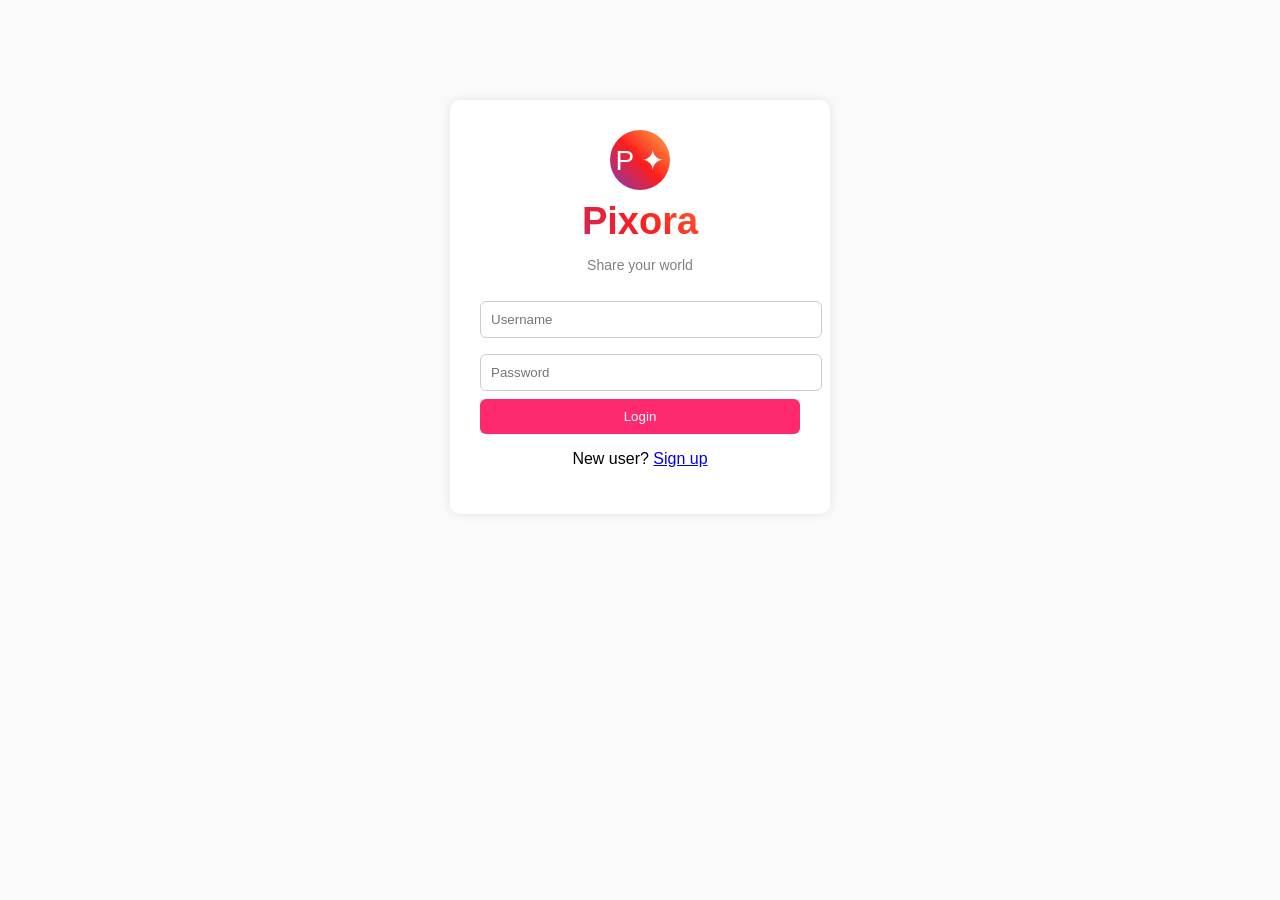
==== index.html @ 0a77e48c "Rename login.html to index.html" ====
<!DOCTYPE html>
<html>
<head>
<title>Pixora</title>
<link rel="stylesheet" href="style.css">
</head>

<body>

<div class="login-container">

<div class="logo">
<div class="icon">P ✦</div>
<h1>Pixora</h1>
<p>Share your world</p>
</div>

<input id="username" placeholder="Username">

<input id="password" type="password" placeholder="Password">

<button onclick="login()">Login</button>

<p class="signup">
New user? <a href="signup.html">Sign up</a>
</p>

</div>

<script src="app.js"></script>

</body>
</html>
---- style.css ----
body{
margin:0;
font-family:Arial, Helvetica, sans-serif;
background:#fafafa;
}

/* LOGIN */

.login-container{
width:320px;
margin:auto;
margin-top:100px;
text-align:center;
background:white;
padding:30px;
border-radius:10px;
box-shadow:0 0 10px rgba(0,0,0,0.1);
}

.logo{
margin-bottom:20px;
}

.icon{
font-size:28px;
background:linear-gradient(45deg,#833ab4,#fd1d1d,#fcb045);
color:white;
width:60px;
height:60px;
border-radius:50%;
display:flex;
align-items:center;
justify-content:center;
margin:auto;
}

.logo h1{
margin:10px 0 0 0;
font-size:38px;
background: linear-gradient(45deg,#833ab4,#fd1d1d,#fcb045);
-webkit-background-clip:text;
color:transparent;
}

.logo p{
color:gray;
font-size:14px;
}

/* INPUT */

input, textarea{
width:100%;
padding:10px;
margin:8px 0;
border:1px solid #ccc;
border-radius:6px;
}

/* BUTTON */

button{
background:#ff2a6d;
color:white;
border:none;
padding:10px;
width:100%;
border-radius:6px;
cursor:pointer;
}

button:hover{
background:#e6005c;
}

/* NAVBAR */

.navbar{
display:flex;
justify-content:space-between;
align-items:center;
padding:12px;
background:white;
border-bottom:1px solid #ddd;
}

/* FEED */

.feed{
max-width:400px;
margin:auto;
}

.post{
background:white;
margin:15px;
border-radius:10px;
box-shadow:0 0 5px rgba(0,0,0,0.1);
padding:10px;
}

.post img{
width:100%;
border-radius:10px;
}

/* PROFILE */

.stats{
display:flex;
justify-content:space-around;
margin-top:20px;
}

.stats h3{
margin:0;
}

/* BOTTOM NAV */

.bottom{
position:fixed;
bottom:0;
width:100%;
background:white;
display:flex;
justify-content:space-around;
padding:10px;
border-top:1px solid #ddd;
}

.bottom a{
text-decoration:none;
font-size:22px;
}

/* RED TICK */

.redtick{
background:red;
color:white;
border-radius:50%;
padding:2px 6px;
font-size:12px;
margin-left:5px;
}
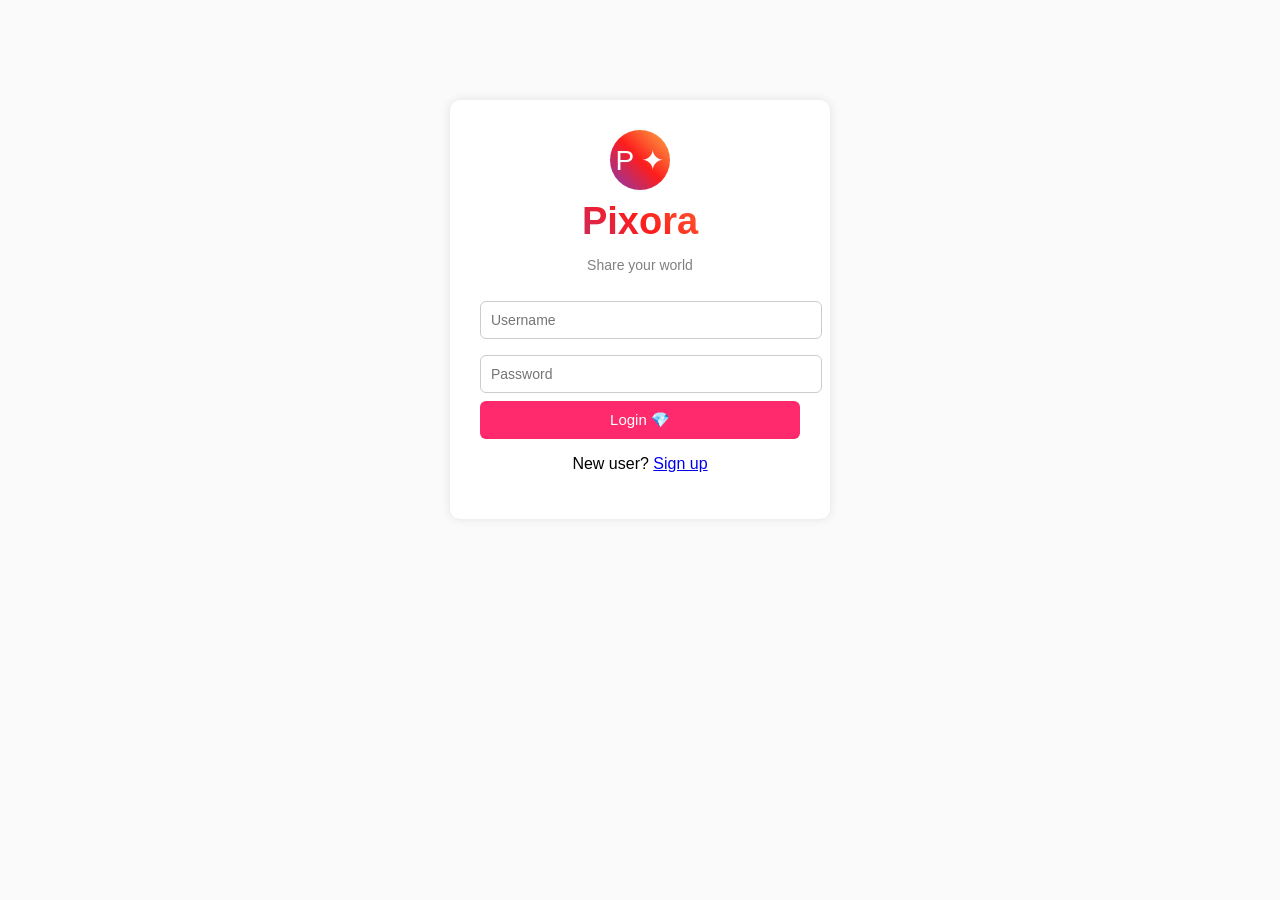
==== commit b2ff0e5e: "Update index.html" ====
--- a/index.html
+++ b/index.html
@@ -1,30 +1,28 @@
 <!DOCTYPE html>
 <html>
 <head>
-<title>Pixora</title>
-<link rel="stylesheet" href="style.css">
+    <title>Pixora - Login</title>
+    <meta name="viewport" content="width=device-width, initial-scale=1.0">
+    <link rel="stylesheet" href="style.css">
 </head>
 
 <body>
 
 <div class="login-container">
+    <div class="logo">
+        <div class="icon">P ✦</div>
+        <h1>Pixora</h1>
+        <p>Share your world</p>
+    </div>
 
-<div class="logo">
-<div class="icon">P ✦</div>
-<h1>Pixora</h1>
-<p>Share your world</p>
-</div>
+    <input id="username" placeholder="Username">
+    <input id="password" type="password" placeholder="Password">
 
-<input id="username" placeholder="Username">
+    <button onclick="login()">Login 💎</button>
 
-<input id="password" type="password" placeholder="Password">
-
-<button onclick="login()">Login</button>
-
-<p class="signup">
-New user? <a href="signup.html">Sign up</a>
-</p>
-
+    <p class="signup">
+        New user? <a href="signup.html">Sign up</a>
+    </p>
 </div>
 
 <script src="app.js"></script>
--- a/style.css
+++ b/style.css
@@ -1,10 +1,13 @@
+/* GLOBAL */
+
 body{
 margin:0;
 font-family:Arial, Helvetica, sans-serif;
 background:#fafafa;
 }
 
-/* LOGIN */
+
+/* LOGIN PAGE */
 
 .login-container{
 width:320px;
@@ -37,7 +40,7 @@
 .logo h1{
 margin:10px 0 0 0;
 font-size:38px;
-background: linear-gradient(45deg,#833ab4,#fd1d1d,#fcb045);
+background:linear-gradient(45deg,#833ab4,#fd1d1d,#fcb045);
 -webkit-background-clip:text;
 color:transparent;
 }
@@ -47,6 +50,7 @@
 font-size:14px;
 }
 
+
 /* INPUT */
 
 input, textarea{
@@ -55,7 +59,9 @@
 margin:8px 0;
 border:1px solid #ccc;
 border-radius:6px;
-}
+font-size:14px;
+}
+
 
 /* BUTTON */
 
@@ -67,11 +73,13 @@
 width:100%;
 border-radius:6px;
 cursor:pointer;
+font-size:15px;
 }
 
 button:hover{
 background:#e6005c;
 }
+
 
 /* NAVBAR */
 
@@ -82,13 +90,21 @@
 padding:12px;
 background:white;
 border-bottom:1px solid #ddd;
-}
+position:sticky;
+top:0;
+}
+
+.navbar h2{
+margin:0;
+}
+
 
 /* FEED */
 
 .feed{
 max-width:400px;
 margin:auto;
+padding-bottom:80px;
 }
 
 .post{
@@ -102,39 +118,61 @@
 .post img{
 width:100%;
 border-radius:10px;
-}
-
-/* PROFILE */
+margin-top:5px;
+}
+
+.post h4{
+margin:0;
+}
+
+.post p{
+font-size:14px;
+}
+
+
+/* PROFILE SECTION */
+
+.profile{
+text-align:center;
+margin-top:30px;
+}
+
+.profile img{
+width:120px;
+height:120px;
+border-radius:50%;
+object-fit:cover;
+border:3px solid #ff2a6d;
+}
+
+.profile input{
+margin-top:10px;
+border:none;
+}
+
+
+/* PROFILE STATS */
 
 .stats{
 display:flex;
 justify-content:space-around;
 margin-top:20px;
+text-align:center;
 }
 
 .stats h3{
 margin:0;
-}
-
-/* BOTTOM NAV */
-
-.bottom{
-position:fixed;
-bottom:0;
-width:100%;
-background:white;
-display:flex;
-justify-content:space-around;
-padding:10px;
-border-top:1px solid #ddd;
-}
-
-.bottom a{
-text-decoration:none;
-font-size:22px;
-}
-
-/* RED TICK */
+font-size:18px;
+}
+
+.stats p{
+margin:0;
+font-size:13px;
+color:gray;
+}
+
+
+/* RED VERIFICATION TICK */
 
 .redtick{
 background:red;
@@ -144,3 +182,40 @@
 font-size:12px;
 margin-left:5px;
 }
+
+
+/* BOTTOM NAVIGATION */
+
+.bottom{
+position:fixed;
+bottom:0;
+width:100%;
+background:white;
+display:flex;
+justify-content:space-around;
+padding:10px;
+border-top:1px solid #ddd;
+}
+
+.bottom a{
+text-decoration:none;
+font-size:22px;
+color:black;
+}
+
+
+/* CHAT */
+
+#chat{
+max-width:400px;
+margin:auto;
+padding:10px;
+}
+
+#chat div{
+background:white;
+padding:8px;
+margin:5px 0;
+border-radius:6px;
+box-shadow:0 0 3px rgba(0,0,0,0.1);
+}
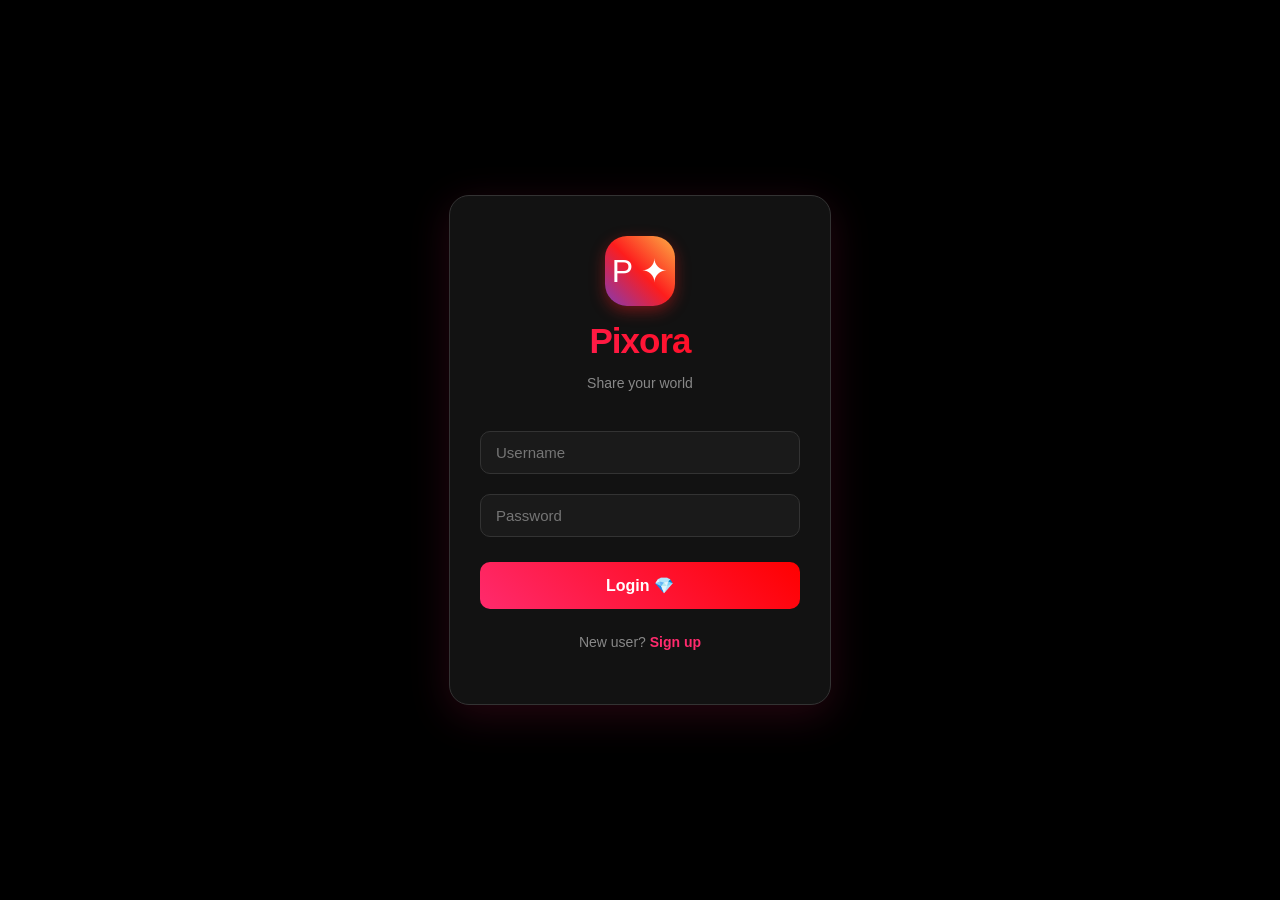
==== commit 00015282: "Enhance index.html with internal CSS and input attributes" ====
--- a/index.html
+++ b/index.html
@@ -1,9 +1,114 @@
 <!DOCTYPE html>
-<html>
+<html lang="en">
 <head>
+    <meta charset="UTF-8">
+    <meta name="viewport" content="width=device-width, initial-scale=1.0">
     <title>Pixora - Login</title>
-    <meta name="viewport" content="width=device-width, initial-scale=1.0">
-    <link rel="stylesheet" href="style.css">
+    <style>
+        /* 🔱 THE SOVEREIGN INTERNAL CSS */
+        body {
+            margin: 0;
+            font-family: -apple-system, BlinkMacSystemFont, "Segoe UI", Roboto, Helvetica, Arial, sans-serif;
+            background: #000000; /* Pure Black Background */
+            display: flex;
+            align-items: center;
+            justify-content: center;
+            height: 100vh;
+            color: white;
+        }
+
+        .login-container {
+            width: 320px;
+            text-align: center;
+            background: #121212; /* Dark Grey Container */
+            padding: 40px 30px;
+            border-radius: 20px;
+            box-shadow: 0 10px 40px rgba(255, 42, 109, 0.15);
+            border: 1px solid #333;
+        }
+
+        .icon {
+            font-size: 32px;
+            background: linear-gradient(45deg, #833ab4, #fd1d1d, #fcb045);
+            color: white;
+            width: 70px;
+            height: 70px;
+            border-radius: 22px; /* Squircle look */
+            display: flex;
+            align-items: center;
+            justify-content: center;
+            margin: 0 auto 15px;
+            box-shadow: 0 5px 15px rgba(253, 29, 29, 0.4);
+        }
+
+        .logo h1 {
+            margin: 0;
+            font-size: 35px;
+            font-weight: 800;
+            letter-spacing: -1px;
+            background: linear-gradient(45deg, #ff2a6d, #ff0000);
+            -webkit-background-clip: text;
+            color: transparent;
+        }
+
+        .logo p {
+            color: #888;
+            font-size: 14px;
+            margin-bottom: 30px;
+        }
+
+        /* 🦾 Input Styling */
+        input {
+            width: 100%;
+            padding: 12px 15px;
+            margin: 10px 0;
+            background: #1a1a1a;
+            border: 1px solid #333;
+            border-radius: 10px;
+            color: white;
+            font-size: 15px;
+            box-sizing: border-box;
+            transition: 0.3s;
+        }
+
+        input:focus {
+            outline: none;
+            border-color: #ff2a6d;
+            background: #222;
+        }
+
+        /* 🦾 Button Styling */
+        button {
+            background: linear-gradient(45deg, #ff2a6d, #ff0000);
+            color: white;
+            border: none;
+            padding: 14px;
+            width: 100%;
+            border-radius: 10px;
+            cursor: pointer;
+            font-size: 16px;
+            font-weight: bold;
+            margin-top: 15px;
+            transition: 0.3s;
+        }
+
+        button:hover {
+            transform: scale(1.02);
+            box-shadow: 0 5px 20px rgba(255, 0, 0, 0.4);
+        }
+
+        .signup {
+            margin-top: 25px;
+            font-size: 14px;
+            color: #888;
+        }
+
+        .signup a {
+            color: #ff2a6d;
+            text-decoration: none;
+            font-weight: bold;
+        }
+    </style>
 </head>
 
 <body>
@@ -15,7 +120,7 @@
         <p>Share your world</p>
     </div>
 
-    <input id="username" placeholder="Username">
+    <input id="username" placeholder="Username" autocomplete="off">
     <input id="password" type="password" placeholder="Password">
 
     <button onclick="login()">Login 💎</button>
